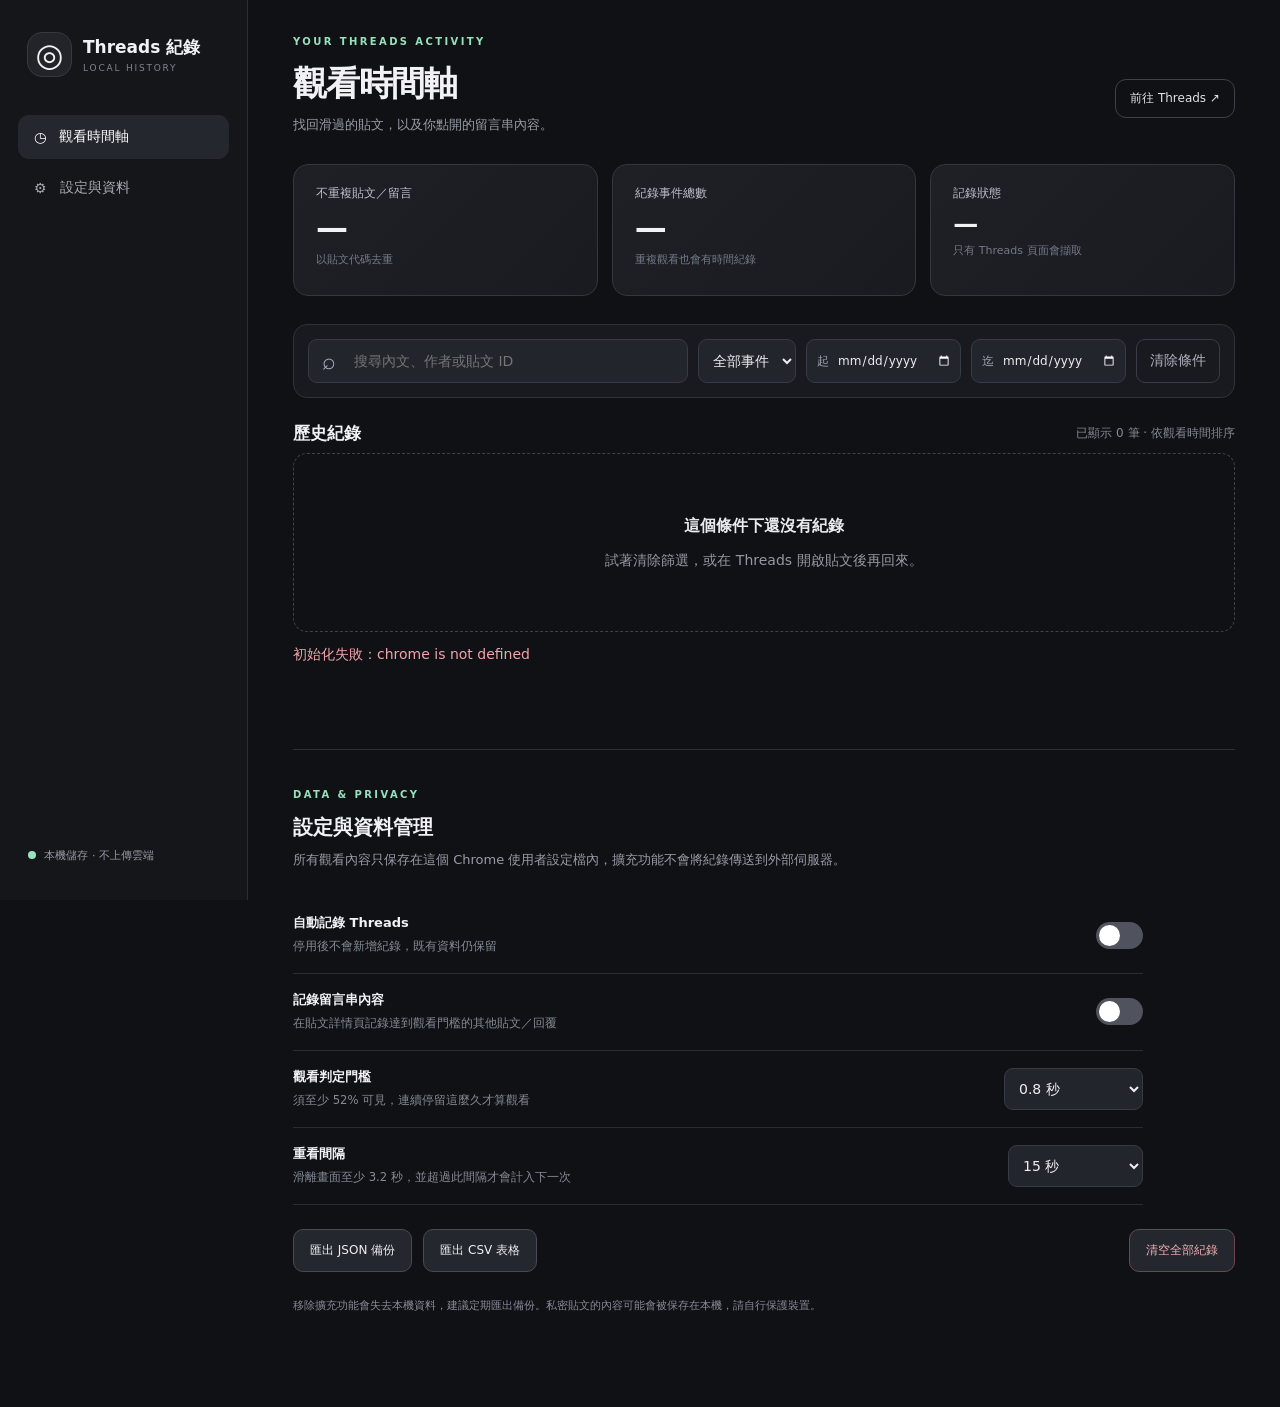
==== threads-history-extension/dashboard.html @ 54d6ea05 "Add Threads viewing history Chrome extension v1.0.0" ====
<!doctype html>
<html lang="zh-Hant">
<head>
  <meta charset="utf-8">
  <meta name="viewport" content="width=device-width, initial-scale=1">
  <title>Threads 觀看紀錄 · 時間軸</title>
  <link rel="stylesheet" href="dashboard.css">
</head>
<body>
  <aside class="sidebar">
    <div class="logo"><span class="mark">◎</span><div><b>Threads 紀錄</b><small>LOCAL HISTORY</small></div></div>
    <nav><a href="#timeline" class="nav-current">◷ <span>觀看時間軸</span></a><a href="#settings">⚙ <span>設定與資料</span></a></nav>
    <div class="side-bottom"><span class="safe-point"></span> 本機儲存 · 不上傳雲端</div>
  </aside>
  <main>
    <section id="timeline" class="panel">
      <div class="eyebrow">YOUR THREADS ACTIVITY</div>
      <div class="heading-row"><div><h1>觀看時間軸</h1><p class="subline">找回滑過的貼文，以及你點開的留言串內容。</p></div><a class="external" href="https://www.threads.com/" target="_blank" rel="noopener noreferrer">前往 Threads ↗</a></div>
      <div class="stat-grid">
        <div class="stat"><span>不重複貼文／留言</span><strong id="stat-posts">—</strong><small>以貼文代碼去重</small></div>
        <div class="stat"><span>紀錄事件總數</span><strong id="stat-events">—</strong><small>重複觀看也會有時間紀錄</small></div>
        <div class="stat"><span>記錄狀態</span><strong id="stat-status" class="state">—</strong><small>只有 Threads 頁面會擷取</small></div>
      </div>
      <div class="tools">
        <label class="search"><span>⌕</span><input type="search" id="search" placeholder="搜尋內文、作者或貼文 ID" autocomplete="off"></label>
        <select id="kind" aria-label="紀錄類型"><option value="">全部事件</option><option value="view">觀看貼文</option><option value="reply">看過留言</option><option value="open">打開貼文</option></select>
        <label class="date">起 <input id="date-from" type="date" aria-label="起始日期"></label>
        <label class="date">迄 <input id="date-to" type="date" aria-label="結束日期"></label>
        <button type="button" id="reset" class="ghost">清除條件</button>
      </div>
      <div class="list-header"><h2>歷史紀錄</h2><span id="result-hint">依觀看時間排序，最新在前</span></div>
      <div id="records" class="records" aria-live="polite"></div>
      <button id="more" class="more" type="button" hidden>載入更多紀錄 ↓</button>
      <p id="read-error" class="error" role="alert"></p>
    </section>
    <section class="panel settings" id="settings">
      <div class="eyebrow">DATA & PRIVACY</div>
      <h2>設定與資料管理</h2>
      <p class="subline">所有觀看內容只保存在這個 Chrome 使用者設定檔內，擴充功能不會將紀錄傳送到外部伺服器。</p>
      <div class="setting-line"><div><b>自動記錄 Threads</b><small>停用後不會新增紀錄，既有資料仍保留</small></div><label class="toggle"><input id="recording" type="checkbox"><span></span></label></div>
      <div class="setting-line"><div><b>記錄留言串內容</b><small>在貼文詳情頁記錄達到觀看門檻的其他貼文／回覆</small></div><label class="toggle"><input id="replies" type="checkbox"><span></span></label></div>
      <div class="setting-line"><div><b>觀看判定門檻</b><small>須至少 52% 可見，連續停留這麼久才算觀看</small></div><select id="dwell"><option value="800">0.8 秒</option><option value="1500">1.5 秒（預設）</option><option value="2500">2.5 秒</option><option value="4000">4 秒</option></select></div>
      <div class="setting-line"><div><b>重看間隔</b><small>滑離畫面至少 3.2 秒，並超過此間隔才會計入下一次</small></div><select id="cooldown"><option value="15000">15 秒</option><option value="45000">45 秒（預設）</option><option value="120000">2 分鐘</option><option value="300000">5 分鐘</option></select></div>
      <div class="export-actions"><button id="export-json" class="btn">匯出 JSON 備份</button><button id="export-csv" class="btn">匯出 CSV 表格</button><button id="delete-all" class="danger">清空全部紀錄</button></div>
      <p class="footnote">移除擴充功能會失去本機資料，建議定期匯出備份。私密貼文的內容可能會被保存在本機，請自行保護裝置。</p>
      <p id="settings-message" role="status"></p>
    </section>
  </main>
  <div id="detail-backdrop" class="backdrop" hidden>
    <div class="dialog" role="dialog" aria-modal="true" aria-labelledby="detail-title">
      <div class="dialog-heading"><h2 id="detail-title">貼文觀看紀錄</h2><button id="close-detail" aria-label="關閉">✕</button></div>
      <div id="detail-body"></div>
    </div>
  </div>
  <script src="db.js"></script>
  <script src="dashboard.js"></script>
</body>
</html>
---- threads-history-extension/dashboard.css ----
:root{color-scheme:dark;font-family:Inter,"Noto Sans TC","Microsoft JhengHei",system-ui,sans-serif}*{box-sizing:border-box}html{scroll-behavior:smooth}body{margin:0;background:#101114;color:#f2f2f5;font-size:14px}button,input,select{font:inherit}button{cursor:pointer}.sidebar{position:fixed;inset:0 auto 0 0;width:248px;background:#15161a;border-right:1px solid #2a2d36;padding:27px 18px;display:flex;flex-direction:column;z-index:3}.logo{display:flex;align-items:center;gap:11px;padding:5px 9px 38px}.mark{display:grid;place-items:center;border:1px solid #363943;border-radius:15px;background:#22242a;width:45px;height:45px;font-size:32px}.logo b{display:block;font-size:17px}.logo small{display:block;margin-top:4px;color:#7f8592;letter-spacing:1.8px;font-size:9px}.sidebar nav{display:grid;gap:7px}.sidebar nav a{padding:13px 16px;text-decoration:none;color:#a9abb6;display:flex;gap:13px;border-radius:11px;align-items:center}.sidebar nav a:hover,.sidebar nav .nav-current{background:#25272e;color:white}.side-bottom{margin-top:auto;padding:10px;color:#979ba5;font-size:11px}.safe-point{display:inline-block;width:8px;height:8px;background:#98e2bd;border-radius:50%;margin-right:5px}main{max-width:1410px;padding:36px 45px 80px;margin-left:248px}.panel{scroll-margin-top:32px}.eyebrow{font-size:10px;letter-spacing:2.4px;color:#98e0bb;font-weight:760;margin:0 0 14px}.heading-row{display:flex;align-items:center;justify-content:space-between;gap:20px}h1{font-size:34px;letter-spacing:-1.2px;margin:0 0 7px}h2{font-size:20px;margin:0}.subline{margin:0;color:#989da9;font-size:13px;line-height:1.7}.external{color:#dfe5e2;border:1px solid #3d414b;border-radius:11px;text-decoration:none;padding:10px 14px;font-size:12px;white-space:nowrap}.external:hover{border-color:#b7bfc3}.stat-grid{display:grid;grid-template-columns:repeat(3,minmax(0,1fr));gap:14px;margin:28px 0}.stat{background:linear-gradient(135deg,#1e2026,#191b20);border:1px solid #343741;border-radius:15px;padding:20px 22px;min-height:132px}.stat span{display:block;font-size:12px;color:#bdc0cb}.stat strong{display:block;font-size:32px;margin:7px 0 3px;letter-spacing:-1px}.stat strong.state{font-size:25px}.stat small{color:#747a87;font-size:11px}.tools{display:flex;flex-wrap:wrap;gap:10px;background:#191a20;border:1px solid #30323a;border-radius:14px;padding:14px;margin:22px 0 24px}.tools input,.tools select,.setting-line select{background:#23252c;border:1px solid #373b46;color:#edeef0;border-radius:9px;padding:10px 10px;min-height:42px;outline:0}.tools input:focus,.tools select:focus{border-color:#93dab8}.tools .search{display:flex;align-items:center;gap:8px;flex:1;min-width:225px;border-radius:9px;background:#23252c;padding-left:13px;border:1px solid #373b46;color:#b0b4c0}.search span{font-size:23px}.search input{flex:1;width:100%;border:0;background:transparent}.date{display:flex;gap:8px;align-items:center;border:1px solid #373b46;background:#23252c;padding-left:10px;border-radius:9px;color:#9ea2ac;font-size:12px}.date input{border:0;background:transparent;padding:8px 8px 8px 0;min-height:40px}.ghost{background:transparent;color:#aeb2bd;border:1px solid #383c47;border-radius:9px;padding:0 13px}.ghost:hover{background:#282b33}.list-header{display:flex;justify-content:space-between;align-items:center;margin:0 0 8px}.list-header h2{font-size:17px}.list-header span{font-size:12px;color:#838997}.day-heading{font-size:12px;color:#a5abb5;letter-spacing:.5px;margin:26px 0 11px;display:flex;align-items:center;gap:10px}.day-heading:after{content:"";height:1px;background:#282b33;flex:1}.record{display:flex;gap:17px;padding:20px 17px 18px 13px;background:#191a1f;border:1px solid #30323b;border-radius:14px;margin:0 0 10px;transition:border .2s}.record:hover{border-color:#51565f}.record-time{flex-shrink:0;text-align:right;width:64px;padding-top:3px;font-size:13px;color:#b6b9c3;font-weight:690}.record-time small{display:block;font-size:10px;font-weight:400;color:#797f8c;margin-top:6px}.record-line{width:4px;border-radius:6px;background:#8ed8b4;flex-shrink:0}.record-line.reply{background:#b39efb}.record-line.open{background:#e7ba7f}.record-body{flex:1;min-width:0}.record-top{display:flex;gap:8px;align-items:center;flex-wrap:wrap}.user{font-weight:740;font-size:13px}.pill{font-size:10px;border:1px solid #434751;padding:4px 8px;border-radius:20px;color:#bfc5c8}.pill.reply{border-color:#56497c;color:#c4b4ff}.pill.open{border-color:#765c3e;color:#f0c790}.record-excerpt{white-space:pre-wrap;overflow-wrap:anywhere;line-height:1.65;color:#d4d6de;font-size:13px;margin:10px 0 11px;display:-webkit-box;-webkit-line-clamp:4;-webkit-box-orient:vertical;overflow:hidden}.record-actions{display:flex;align-items:center;flex-wrap:wrap;gap:15px}.record-actions a,.record-actions button{color:#9de3c0;text-decoration:none;font-size:12px;background:transparent;border:none;padding:0}.record-actions .subtle{color:#999eab}.record-actions button:hover,.record-actions a:hover{text-decoration:underline}.empty-view{border:1px dashed #3d424b;border-radius:14px;padding:58px 20px;text-align:center;color:#949aa5;line-height:1.8}.empty-view strong{color:#e8ecf0;display:block;margin-bottom:7px;font-size:16px}.more{display:block;margin:20px auto;border:1px solid #424651;background:#252831;color:#e5e6e9;border-radius:10px;padding:12px 32px}.more[hidden]{display:none}.error{color:#f2a4ad}.settings{border-top:1px solid #2d3038;margin-top:85px;padding-top:39px}.settings h2{margin-bottom:8px}.settings>.subline{margin-bottom:26px}.setting-line{display:flex;justify-content:space-between;align-items:center;gap:24px;max-width:850px;padding:17px 0;border-bottom:1px solid #2a2c34}.setting-line b{font-size:13px}.setting-line small{display:block;margin-top:5px;color:#848a96;line-height:1.6}.toggle{position:relative;width:47px;height:27px;flex-shrink:0}.toggle input{position:absolute;inset:0;width:100%;height:100%;opacity:0;z-index:1;cursor:pointer}.toggle span{position:absolute;inset:0;background:#50535d;border-radius:30px}.toggle span:after{content:"";background:#fff;width:21px;height:21px;position:absolute;top:3px;left:3px;border-radius:50%;transition:transform .15s}.toggle input:checked+span{background:#8cdab2}.toggle input:checked+span:after{transform:translateX(20px)}.export-actions{display:flex;gap:11px;flex-wrap:wrap;margin:24px 0}.btn,.danger{background:#24272d;color:#eef1f2;border:1px solid #474b55;border-radius:10px;padding:12px 16px;font-size:12px}.btn:hover{background:#333840}.danger{border-color:#71454e;color:#f0adb4;margin-left:auto}.danger:hover{background:#432c34}.footnote{font-size:11px;color:#868b98;line-height:1.8;max-width:760px}#settings-message{font-size:12px;color:#95dab8}.backdrop{position:fixed;inset:0;background:rgba(0,0,0,.74);z-index:9;display:grid;place-items:center;padding:15px}.backdrop[hidden]{display:none}.dialog{width:min(560px,95vw);max-height:84vh;overflow:auto;padding:25px;border:1px solid #454851;background:#202127;border-radius:18px;box-shadow:0 20px 70px #0008}.dialog-heading{display:flex;justify-content:space-between;align-items:center;gap:20px;margin-bottom:16px}.dialog-heading h2{font-size:19px}.dialog-heading button{border:0;background:#383b43;color:white;border-radius:8px;width:32px;height:32px}.dialog-meta{font-size:12px;color:#aeb3bd}.dialog-text{white-space:pre-wrap;overflow-wrap:anywhere;line-height:1.7;color:#e4e5ea}.dialog-event{padding:13px 0;border-top:1px solid #383b43;font-size:12px;color:#c4c8d1}@media(max-width:980px){.sidebar{width:72px;padding:20px 12px}.logo{padding:5px 0 30px}.logo>div,.sidebar nav span,.side-bottom{display:none}.sidebar nav a{justify-content:center;padding:13px 0}main{margin-left:72px;padding:30px 24px}}@media(max-width:650px){.sidebar{display:none}main{margin-left:0;padding:25px 15px}.stat-grid{grid-template-columns:1fr;gap:9px}.stat{min-height:100px}.heading-row{align-items:flex-start}.external{display:none}.record{gap:10px;padding:15px 10px}.record-time{width:51px}.tools{padding:10px}.tools .search{min-width:100%}.setting-line{align-items:flex-start}.danger{margin-left:0}}
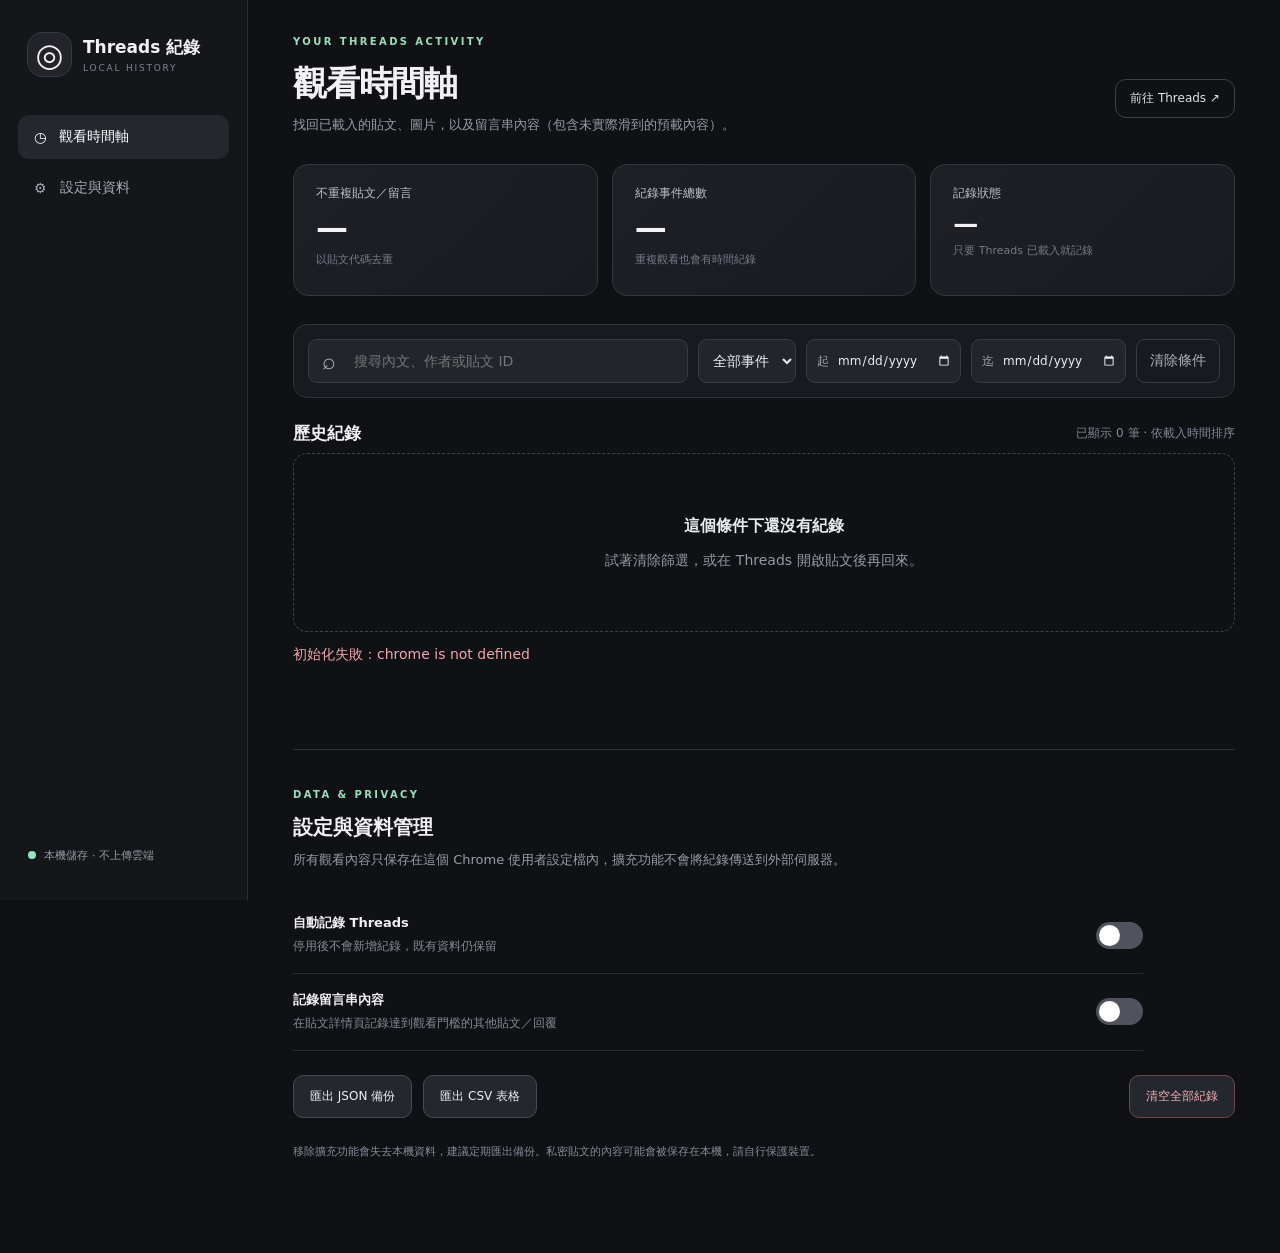
==== commit b0c5ccf3: "Threads History v1.2: loaded-post logging, image archival, and visible card screenshots" ====
--- a/threads-history-extension/dashboard.html
+++ b/threads-history-extension/dashboard.html
@@ -15,11 +15,11 @@
   <main>
     <section id="timeline" class="panel">
       <div class="eyebrow">YOUR THREADS ACTIVITY</div>
-      <div class="heading-row"><div><h1>觀看時間軸</h1><p class="subline">找回滑過的貼文，以及你點開的留言串內容。</p></div><a class="external" href="https://www.threads.com/" target="_blank" rel="noopener noreferrer">前往 Threads ↗</a></div>
+      <div class="heading-row"><div><h1>觀看時間軸</h1><p class="subline">找回已載入的貼文、圖片，以及留言串內容（包含未實際滑到的預載內容）。</p></div><a class="external" href="https://www.threads.com/" target="_blank" rel="noopener noreferrer">前往 Threads ↗</a></div>
       <div class="stat-grid">
         <div class="stat"><span>不重複貼文／留言</span><strong id="stat-posts">—</strong><small>以貼文代碼去重</small></div>
         <div class="stat"><span>紀錄事件總數</span><strong id="stat-events">—</strong><small>重複觀看也會有時間紀錄</small></div>
-        <div class="stat"><span>記錄狀態</span><strong id="stat-status" class="state">—</strong><small>只有 Threads 頁面會擷取</small></div>
+        <div class="stat"><span>記錄狀態</span><strong id="stat-status" class="state">—</strong><small>只要 Threads 已載入就記錄</small></div>
       </div>
       <div class="tools">
         <label class="search"><span>⌕</span><input type="search" id="search" placeholder="搜尋內文、作者或貼文 ID" autocomplete="off"></label>
@@ -39,8 +39,8 @@
       <p class="subline">所有觀看內容只保存在這個 Chrome 使用者設定檔內，擴充功能不會將紀錄傳送到外部伺服器。</p>
       <div class="setting-line"><div><b>自動記錄 Threads</b><small>停用後不會新增紀錄，既有資料仍保留</small></div><label class="toggle"><input id="recording" type="checkbox"><span></span></label></div>
       <div class="setting-line"><div><b>記錄留言串內容</b><small>在貼文詳情頁記錄達到觀看門檻的其他貼文／回覆</small></div><label class="toggle"><input id="replies" type="checkbox"><span></span></label></div>
-      <div class="setting-line"><div><b>觀看判定門檻</b><small>須至少 52% 可見，連續停留這麼久才算觀看</small></div><select id="dwell"><option value="800">0.8 秒</option><option value="1500">1.5 秒（預設）</option><option value="2500">2.5 秒</option><option value="4000">4 秒</option></select></div>
-      <div class="setting-line"><div><b>重看間隔</b><small>滑離畫面至少 3.2 秒，並超過此間隔才會計入下一次</small></div><select id="cooldown"><option value="15000">15 秒</option><option value="45000">45 秒（預設）</option><option value="120000">2 分鐘</option><option value="300000">5 分鐘</option></select></div>
+      
+      
       <div class="export-actions"><button id="export-json" class="btn">匯出 JSON 備份</button><button id="export-csv" class="btn">匯出 CSV 表格</button><button id="delete-all" class="danger">清空全部紀錄</button></div>
       <p class="footnote">移除擴充功能會失去本機資料，建議定期匯出備份。私密貼文的內容可能會被保存在本機，請自行保護裝置。</p>
       <p id="settings-message" role="status"></p>
